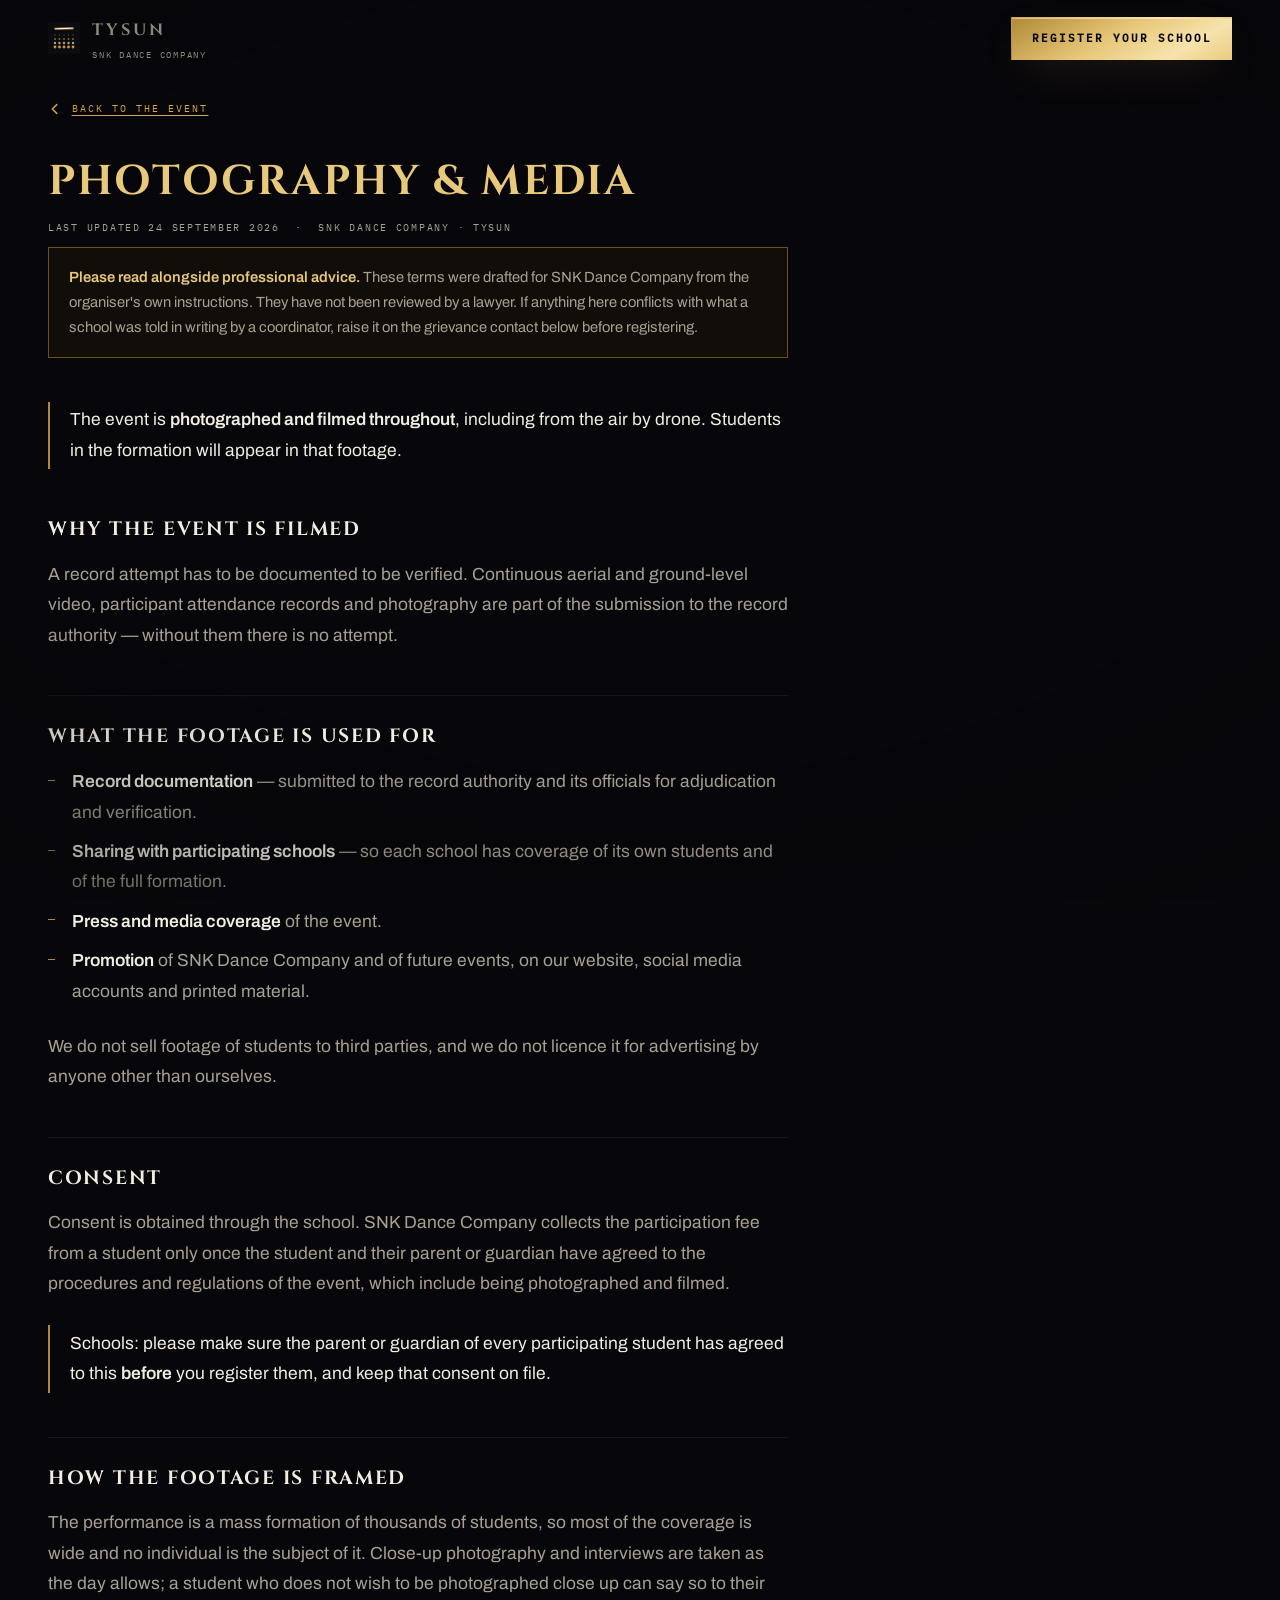
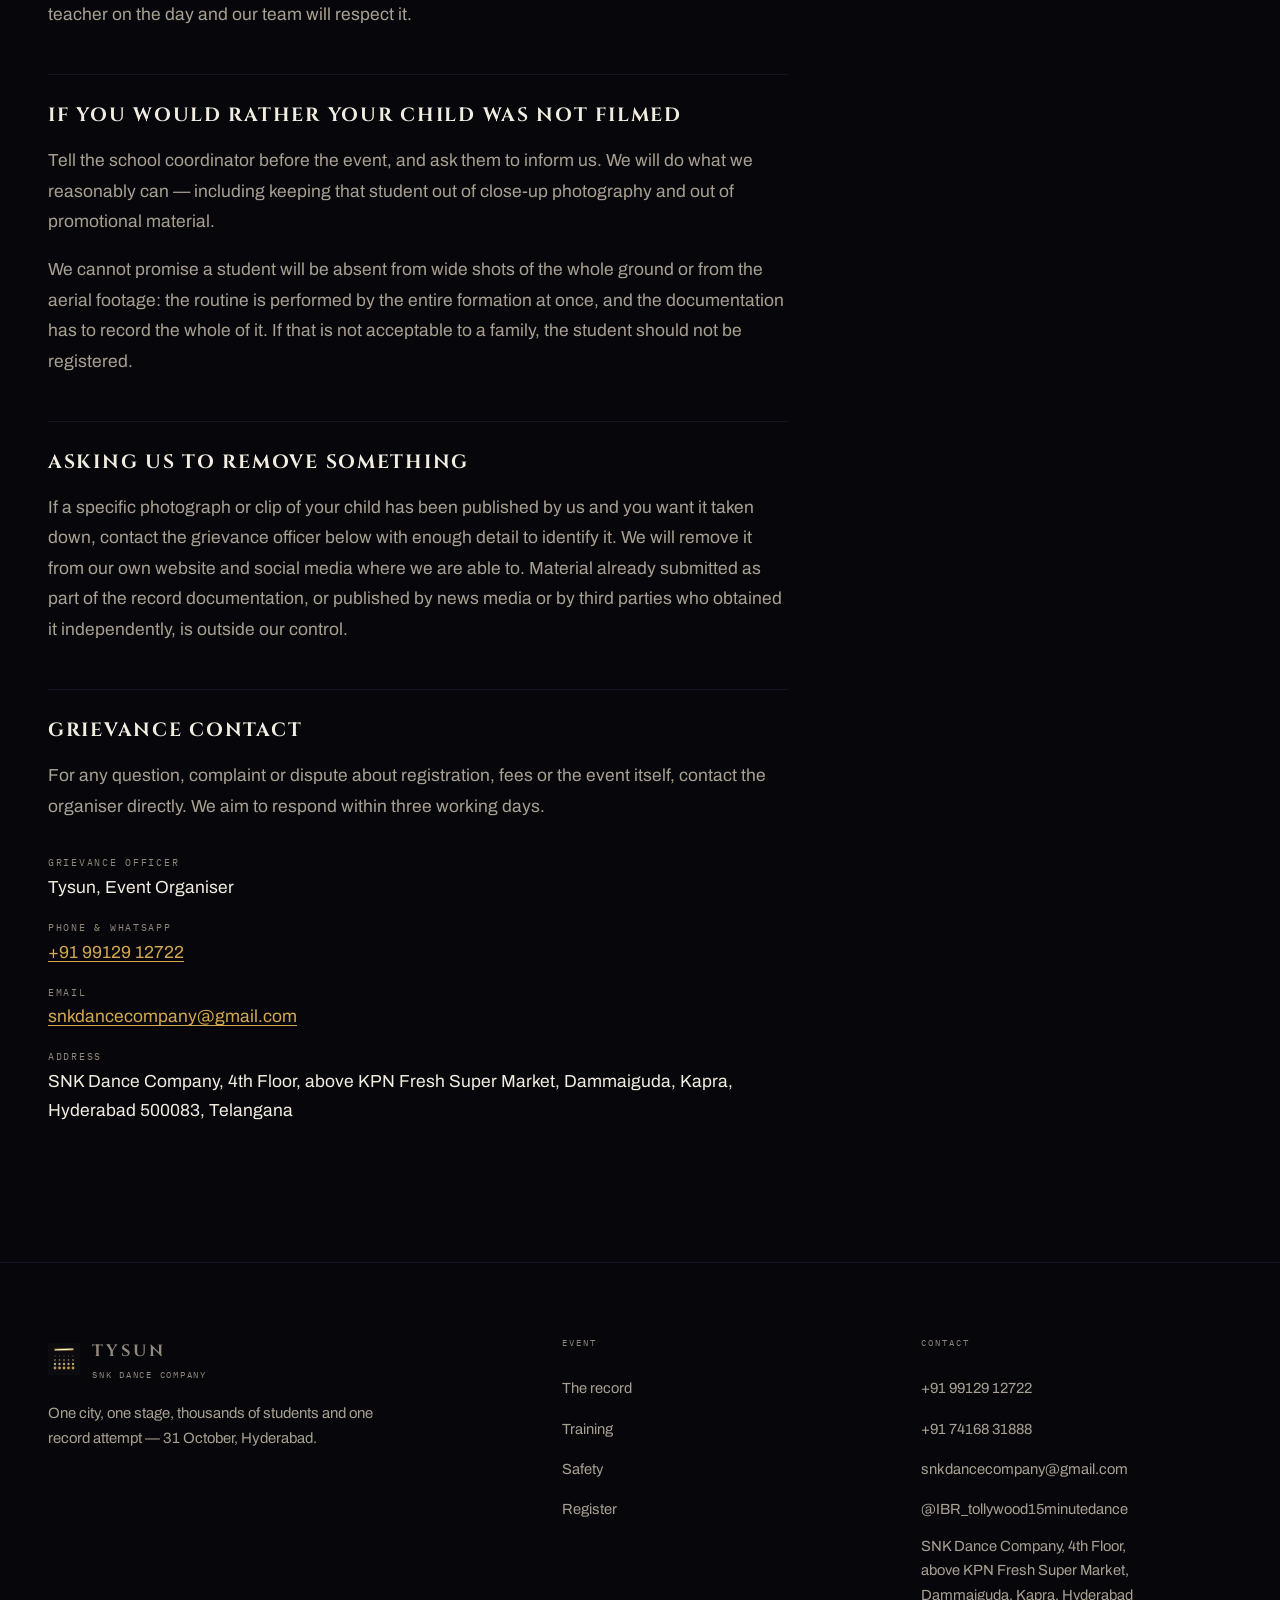
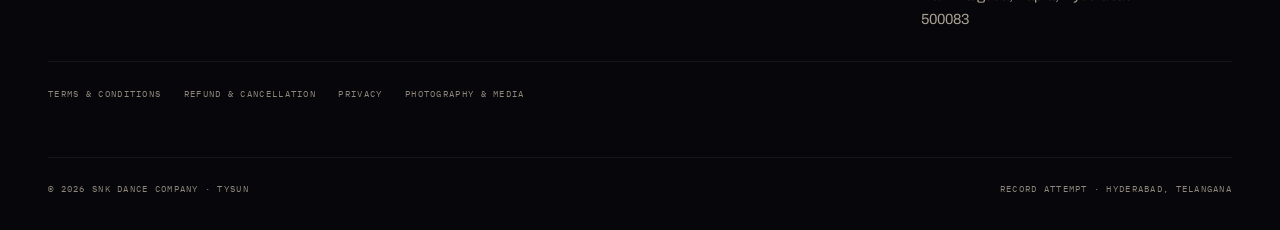
==== media.html @ afdb6aac "Add terms, refund, privacy and media pages The site takes 799 rupees a student from schools and prom" ====
<!doctype html>
<html lang="en-IN">
<head>
<meta charset="utf-8">
<meta name="viewport" content="width=device-width, initial-scale=1">
<title>Photography & Media Notice | TYSUN · SNK Dance Company</title>
<meta name="description" content="How the event is photographed and filmed, what the footage is used for, and how to object.">
<meta name="theme-color" content="#07060A">
<meta name="robots" content="index, follow">
<link rel="canonical" href="https://tysun-hyderabad.pages.dev/media.html">
<link rel="icon" href="assets/images/mark.svg" type="image/svg+xml">
<link rel="preload" href="assets/fonts/cinzel-var.woff2" as="font" type="font/woff2" crossorigin>
<link rel="preload" href="assets/fonts/archivo-var.woff2" as="font" type="font/woff2" crossorigin>
<link rel="stylesheet" href="assets/css/fonts.css">
<link rel="stylesheet" href="assets/css/style.css">
</head>
<body>

<a class="skip" href="#main">Skip to content</a>
<div class="grain" aria-hidden="true"></div>
<div class="vignette" aria-hidden="true"></div>

<header class="hdr">
  <div class="wrap hdr__in">
    <a class="brand" href="index.html" aria-label="TYSUN — home">
      <img src="assets/images/mark.svg" alt="" width="32" height="32">
      <span><b>TYSUN</b><span>SNK Dance Company</span></span>
    </a>
    <a class="btn btn--gold hdr__cta" href="index.html#register">Register your school</a>
  </div>
</header>

<main id="main">
<section class="doc">
  <div class="wrap">
    <div class="doc__in">
      <a class="doc__back" href="index.html">
        <svg width="14" height="14" viewBox="0 0 16 16" fill="none" aria-hidden="true"><path d="M10 3 5 8l5 5" stroke="currentColor" stroke-width="1.8" stroke-linecap="round" stroke-linejoin="round"/></svg>
        Back to the event
      </a>

      <h1>Photography &amp; Media</h1>
      <p class="doc__meta">Last updated 24 September 2026 &nbsp;·&nbsp; SNK Dance Company · TYSUN</p>

      <div class="doc__note">
        <b>Please read alongside professional advice.</b> These terms were drafted for
        SNK Dance Company from the organiser's own instructions. They have not been
        reviewed by a lawyer. If anything here conflicts with what a school was told
        in writing by a coordinator, raise it on the grievance contact below before
        registering.
      </div>

      <div class="doc__key">
        <p>The event is <strong>photographed and filmed throughout</strong>, including
        from the air by drone. Students in the formation will appear in that footage.</p>
      </div>

      <h2>Why the event is filmed</h2>
      <p>A record attempt has to be documented to be verified. Continuous aerial and
      ground-level video, participant attendance records and photography are part of
      the submission to the record authority — without them there is no attempt.</p>

      <h2>What the footage is used for</h2>
      <ul>
        <li><strong>Record documentation</strong> — submitted to the record authority
        and its officials for adjudication and verification.</li>
        <li><strong>Sharing with participating schools</strong> — so each school has
        coverage of its own students and of the full formation.</li>
        <li><strong>Press and media coverage</strong> of the event.</li>
        <li><strong>Promotion</strong> of SNK Dance Company and of future events, on
        our website, social media accounts and printed material.</li>
      </ul>
      <p>We do not sell footage of students to third parties, and we do not licence it
      for advertising by anyone other than ourselves.</p>

      <h2>Consent</h2>
      <p>Consent is obtained through the school. SNK Dance Company collects the
      participation fee from a student only once the student and their parent or
      guardian have agreed to the procedures and regulations of the event, which
      include being photographed and filmed.</p>
      <div class="doc__key">
        <p>Schools: please make sure the parent or guardian of every participating
        student has agreed to this <strong>before</strong> you register them, and keep
        that consent on file.</p>
      </div>

      <h2>How the footage is framed</h2>
      <p>The performance is a mass formation of thousands of students, so most of the
      coverage is wide and no individual is the subject of it. Close-up photography
      and interviews are taken as the day allows; a student who does not wish to be
      photographed close up can say so to their teacher on the day and our team will
      respect it.</p>

      <h2>If you would rather your child was not filmed</h2>
      <p>Tell the school coordinator before the event, and ask them to inform us. We
      will do what we reasonably can — including keeping that student out of close-up
      photography and out of promotional material.</p>
      <p>We cannot promise a student will be absent from wide shots of the whole
      ground or from the aerial footage: the routine is performed by the entire
      formation at once, and the documentation has to record the whole of it. If that
      is not acceptable to a family, the student should not be registered.</p>

      <h2>Asking us to remove something</h2>
      <p>If a specific photograph or clip of your child has been published by us and
      you want it taken down, contact the grievance officer below with enough detail
      to identify it. We will remove it from our own website and social media where we
      are able to. Material already submitted as part of the record documentation, or
      published by news media or by third parties who obtained it independently, is
      outside our control.</p>

      <h2>Grievance contact</h2>
      <p>For any question, complaint or dispute about registration, fees or the event
      itself, contact the organiser directly. We aim to respond within three working
      days.</p>
      <dl>
        <dt>Grievance officer</dt><dd>Tysun, Event Organiser</dd>
        <dt>Phone &amp; WhatsApp</dt><dd><a href="tel:+919912912722">+91 99129 12722</a></dd>
        <dt>Email</dt><dd><a href="mailto:snkdancecompany@gmail.com">snkdancecompany@gmail.com</a></dd>
        <dt>Address</dt><dd>SNK Dance Company, 4th Floor, above KPN Fresh Super Market,
        Dammaiguda, Kapra, Hyderabad 500083, Telangana</dd>
      </dl>

    </div>
  </div>
</section>
</main>

<footer class="ft" id="contact">
  <div class="wrap">
    <div class="ft__t">
      <div>
        <a class="brand" href="index.html" aria-label="TYSUN — home">
          <img src="assets/images/mark.svg" alt="" width="32" height="32">
          <span><b>TYSUN</b><span>SNK Dance Company</span></span>
        </a>
        <p class="ft__l">One city, one stage, thousands of students and one record attempt — 31 October, Hyderabad.</p>
      </div>
      <div><h4>Event</h4><ul>
        <li><a href="index.html#scale">The record</a></li><li><a href="index.html#training">Training</a></li>
        <li><a href="index.html#safety">Safety</a></li><li><a href="index.html#register">Register</a></li></ul></div>
      <div><h4>Contact</h4><ul>
        <li><a href="tel:+919912912722">+91 99129 12722</a></li>
        <li><a href="tel:+917416831888">+91 74168 31888</a></li>
        <li><a href="mailto:snkdancecompany@gmail.com">snkdancecompany@gmail.com</a></li>
        <li><a href="https://instagram.com/IBR_tollywood15minutedance" rel="noopener">@IBR_tollywood15minutedance</a></li>
        <li><span class="ft__addr">SNK Dance Company, 4th Floor, above KPN Fresh Super Market, Dammaiguda, Kapra, Hyderabad 500083</span></li></ul></div>
    </div>
    <div class="ft__legal">
      <a href="terms.html">Terms &amp; Conditions</a>
      <a href="refunds.html">Refund &amp; Cancellation</a>
      <a href="privacy.html">Privacy</a>
      <a href="media.html">Photography &amp; Media</a>
    </div>
    <div class="ft__b">
      <span>© <span id="yr">2026</span> SNK Dance Company · TYSUN</span>
      <span>Record attempt · Hyderabad, Telangana</span>
    </div>
  </div>
</footer>

<script>document.getElementById("yr").textContent = new Date().getFullYear();</script>
</body>
</html>
---- assets/css/fonts.css ----
/* Self-hosted webfonts, Latin subset. No third-party requests at runtime.
   Cinzel, Archivo and IBM Plex Mono are each released under the SIL Open
   Font License 1.1. See assets/fonts/OFL.txt. */

@font-face {
  font-family: 'Cinzel';
  font-style: normal;
  font-weight: 600 900;
  font-display: swap;
  src: url('../fonts/cinzel-var.woff2') format('woff2');
  unicode-range: U+0000-00FF, U+0131, U+0152-0153, U+02BB-02BC, U+02C6, U+02DA, U+02DC, U+0304, U+0308, U+0329, U+2000-206F, U+20AC, U+2122, U+2191, U+2193, U+2212, U+2215, U+FEFF, U+FFFD;
}
@font-face {
  font-family: 'Archivo';
  font-style: normal;
  font-weight: 400 800;
  font-display: swap;
  src: url('../fonts/archivo-var.woff2') format('woff2');
  unicode-range: U+0000-00FF, U+0131, U+0152-0153, U+02BB-02BC, U+02C6, U+02DA, U+02DC, U+0304, U+0308, U+0329, U+2000-206F, U+20AC, U+2122, U+2191, U+2193, U+2212, U+2215, U+FEFF, U+FFFD;
}
@font-face {
  font-family: 'IBM Plex Mono';
  font-style: normal;
  font-weight: 400;
  font-display: swap;
  src: url('../fonts/plex-mono-400.woff2') format('woff2');
  unicode-range: U+0000-00FF, U+0131, U+0152-0153, U+02BB-02BC, U+02C6, U+02DA, U+02DC, U+0304, U+0308, U+0329, U+2000-206F, U+20AC, U+2122, U+2191, U+2193, U+2212, U+2215, U+FEFF, U+FFFD;
}
@font-face {
  font-family: 'IBM Plex Mono';
  font-style: normal;
  font-weight: 500;
  font-display: swap;
  src: url('../fonts/plex-mono-500.woff2') format('woff2');
  unicode-range: U+0000-00FF, U+0131, U+0152-0153, U+02BB-02BC, U+02C6, U+02DA, U+02DC, U+0304, U+0308, U+0329, U+2000-206F, U+20AC, U+2122, U+2191, U+2193, U+2212, U+2215, U+FEFF, U+FFFD;
}
---- assets/css/style.css ----
/* ==========================================================================
   ONE CITY. ONE STAGE. THOUSANDS OF STUDENTS. ONE DREAM. ONE RECORD.
   --------------------------------------------------------------------------
   Art direction: a film, not a web page. The ground is near-black, light is
   the only material, and gold is the light. Gold is never a flat swatch — it
   is an eight-stop ramp with a specular top, because that is the difference
   between metal and yellow.
   ========================================================================== */

:root {
  /* Ground — near-black carries a faint violet bias. Pure #000 flattens the
     grain and kills every shadow layered on top of it. */
  --void:  #07060A;
  --pit:   #0C0B10;
  --slab:  #131118;
  --edge:  #221E2B;
  --edge-2:#171522;

  /* The metal ramp */
  --g1: #3A2A0D;
  --g2: #6B4F18;
  --g3: #8A6620;
  --g4: #B08A36;
  --g5: #D4A94F;
  --g6: #E8C87A;
  --g7: #F6E3AC;
  --g8: #FFF9E4;   /* specular */
  --gold: var(--g5);

  /* Warm whites */
  --bone:   #F2EDE1;
  --bone-2: #A8A092;
  --bone-3: #8E877B;

  /* The one semantic colour, used only for live/record state */
  --live: #C4392A;

  /* Metal surfaces, reused so every gold edge is lit from the same angle */
  --metal: linear-gradient(160deg,
    var(--g2) 0%, var(--g4) 14%, var(--g6) 30%, var(--g8) 42%,
    var(--g6) 52%, var(--g4) 66%, var(--g2) 82%, var(--g3) 100%);
  --metal-text: linear-gradient(96deg,
    var(--g4) 0%, var(--g6) 16%, var(--g8) 32%, var(--g6) 48%,
    var(--g7) 64%, var(--g5) 82%, var(--g6) 100%);
  --metal-btn: linear-gradient(150deg,
    var(--g4) 0%, var(--g6) 28%, var(--g7) 46%, var(--g6) 62%, var(--g4) 100%);
  --metal-rule: linear-gradient(90deg,
    transparent 0%, var(--g3) 12%, var(--g6) 38%, var(--g8) 50%,
    var(--g6) 62%, var(--g3) 88%, transparent 100%);

  /* Type */
  --display: 'Cinzel', 'Trajan Pro', 'Times New Roman', serif;
  --sans:    'Archivo', ui-sans-serif, system-ui, -apple-system, 'Segoe UI', sans-serif;
  --mono:    'IBM Plex Mono', ui-monospace, SFMono-Regular, Menlo, monospace;

  --gut:  clamp(1.25rem, 4vw, 3rem);
  --band: clamp(5rem, 12vw, 10.5rem);
  --maxw: 1280px;

  --ease: cubic-bezier(.22, 1, .36, 1);
}

/* ========================================================================== */
/* Reset                                                                       */
/* ========================================================================== */

*, *::before, *::after { box-sizing: border-box; }

html { scroll-behavior: smooth; scroll-padding-top: 84px; -webkit-text-size-adjust: 100%; }

body {
  margin: 0;
  background: var(--void);
  color: var(--bone);
  font-family: var(--sans);
  font-size: clamp(1rem, .95rem + .22vw, 1.09rem);
  line-height: 1.68;
  overflow-x: hidden;
  -webkit-font-smoothing: antialiased;
}

img, svg, canvas { display: block; max-width: 100%; }
img { height: auto; }
[hidden] { display: none !important; }
h1, h2, h3, h4 { margin: 0; font-weight: 400; }
p { margin: 0 0 1em; }
ul, ol { margin: 0; padding: 0; list-style: none; }
a { color: inherit; }
button { font: inherit; color: inherit; cursor: pointer; }

:focus-visible { outline: 2px solid var(--g6); outline-offset: 3px; }
::selection { background: var(--g5); color: var(--void); }

.skip {
  position: absolute; left: 12px; top: -100px; z-index: 999;
  background: var(--g6); color: var(--void); padding: .7rem 1.1rem;
  font-weight: 700; text-decoration: none; transition: top .2s var(--ease);
}
.skip:focus { top: 12px; }

.sr {
  position: absolute; width: 1px; height: 1px; padding: 0; margin: -1px;
  overflow: hidden; clip: rect(0 0 0 0); white-space: nowrap; border: 0;
}

/* ========================================================================== */
/* Film grain + vignette — the whole page sits under one piece of stock        */
/* ========================================================================== */

.grain, .vignette { position: fixed; inset: 0; pointer-events: none; z-index: 90; }

.grain {
  background-image: var(--grain-src);
  background-size: 180px 180px;
  opacity: .045;
  mix-blend-mode: overlay;
  animation: grain 1.1s steps(1) infinite;
}
@keyframes grain {
  0%   { transform: translate(0, 0); }
  25%  { transform: translate(-3%, 2%); }
  50%  { transform: translate(2%, -3%); }
  75%  { transform: translate(-2%, -2%); }
  100% { transform: translate(3%, 1%); }
}

.vignette {
  z-index: 89;
  background: radial-gradient(125% 105% at 50% 42%, transparent 42%, rgba(7,6,10,.55) 78%, rgba(7,6,10,.92) 100%);
}

/* ========================================================================== */
/* Type primitives                                                             */
/* ========================================================================== */

.wrap { width: 100%; max-width: var(--maxw); margin-inline: auto; padding-inline: var(--gut); min-width: 0; }
.band { padding-block: var(--band); position: relative; }

/* Cinzel is a Roman capital face: it only works set in caps with air. */
.t1, .t2, .t3 {
  font-family: var(--display);
  font-weight: 700;
  text-transform: uppercase;
  line-height: 1.06;
  letter-spacing: .06em;
  text-wrap: balance;
}
.t1 { font-size: clamp(1.42rem, 5.2vw, 3.35rem); letter-spacing: .04em; line-height: 1.12; }
.t2 { font-size: clamp(1.4rem, 4.4vw, 3.1rem); }
.t3 { font-size: clamp(1.15rem, 1.9vw, 1.5rem); letter-spacing: .09em; }

/* Metal fill. The specular band sits at 42% and is swept by .sheen. */
.metal {
  background: var(--metal-text);
  background-size: 150% 100%;
  background-position: 28% 0;
  -webkit-background-clip: text;
  background-clip: text;
  color: transparent;
}
.sheen { animation: sheen 7s var(--ease) infinite; }
@keyframes sheen {
  0%, 62%  { background-position: 94% 0; }
  100%     { background-position: -6% 0; }
}

.kicker {
  font-family: var(--mono); font-weight: 500;
  font-size: .68rem; letter-spacing: .3em; text-transform: uppercase;
  color: var(--g5);
  display: flex; align-items: center; gap: .85rem;
  margin: 0 0 1.3rem;
}
.kicker::before { content: ""; width: 34px; height: 1px; background: var(--metal-rule); flex: none; }

.lede strong { color: var(--bone); font-weight: 600; }
.lede {
  font-size: clamp(1.05rem, .98rem + .42vw, 1.28rem);
  line-height: 1.72; color: var(--bone-2); max-width: 60ch;
}

.rule { height: 1px; background: var(--metal-rule); border: 0; margin: 0; }

.head { max-width: 68ch; margin-bottom: clamp(2.75rem, 5.5vw, 4.5rem); }

/* ========================================================================== */
/* Buttons — square-cut, no pill radii                                         */
/* ========================================================================== */

.btn {
  display: inline-flex; align-items: center; justify-content: center; gap: .7rem;
  padding: 1.05rem 2rem;
  font-family: var(--mono); font-weight: 500;
  font-size: .74rem; letter-spacing: .19em; text-transform: uppercase;
  text-decoration: none; border: 1px solid transparent; border-radius: 0;
  position: relative; overflow: hidden;
  transition: color .3s var(--ease), border-color .3s var(--ease), transform .3s var(--ease);
}
.btn svg { flex: none; }

.btn--gold { color: var(--void); background: var(--metal-btn); background-size: 190% 100%; font-weight: 600;
  box-shadow: 0 1px 0 rgba(255,249,228,.22) inset, 0 14px 40px -18px rgba(212,169,79,.55); }
.btn--gold:hover { background-position: 100% 0; transform: translateY(-2px); }

.btn--wire { color: var(--bone); border-color: var(--edge); }
.btn--wire::after {
  content: ""; position: absolute; inset: -1px; border: 1px solid transparent;
  background: var(--metal) border-box;
  -webkit-mask: linear-gradient(#000 0 0) padding-box, linear-gradient(#000 0 0);
  -webkit-mask-composite: xor; mask-composite: exclude;
  opacity: 0; transition: opacity .3s var(--ease);
}
.btn--wire:hover { color: var(--g7); transform: translateY(-2px); }
.btn--wire:hover::after { opacity: 1; }

/* ========================================================================== */
/* Header                                                                      */
/* ========================================================================== */

.hdr { position: fixed; inset: 0 0 auto 0; z-index: 100; transition: background-color .4s var(--ease), box-shadow .4s var(--ease); }
.hdr.stuck { background: rgba(7,6,10,.88); backdrop-filter: blur(16px); box-shadow: 0 1px 0 var(--edge-2); }
.hdr__in { display: flex; align-items: center; gap: 1.5rem; padding-block: .9rem; }

.brand { display: flex; align-items: center; gap: .75rem; text-decoration: none; margin-right: auto; }
.brand img { width: 32px; height: 32px; flex: none; }
.brand b { font-family: var(--display); font-weight: 700; font-size: 1.02rem; letter-spacing: .2em; }
.brand span { display: block; font-family: var(--mono); font-size: .55rem; letter-spacing: .2em; color: var(--bone-3); text-transform: uppercase; margin-top: 3px; }

.nav { display: flex; align-items: center; gap: 1.75rem; }
.nav a {
  text-decoration: none; font-family: var(--mono); font-size: .68rem;
  letter-spacing: .16em; text-transform: uppercase; color: var(--bone-2);
  padding-block: .35rem; position: relative; white-space: nowrap;
  transition: color .25s var(--ease);
}
.nav a::after {
  content: ""; position: absolute; left: 0; bottom: 0; width: 100%; height: 1px;
  background: var(--metal-rule); transform: scaleX(0); transition: transform .35s var(--ease);
}
.nav a:hover { color: var(--g6); }
.nav a:hover::after { transform: scaleX(1); }
.nav > .btn { display: none; }
.hdr .btn { padding: .7rem 1.2rem; font-size: .66rem; }

.burger { display: none; background: none; border: 0; width: 44px; height: 44px; align-items: center; justify-content: center; }
.burger i { display: block; width: 20px; height: 1px; background: var(--bone); position: relative; transition: background .2s; }
.burger i::before, .burger i::after { content: ""; position: absolute; left: 0; width: 20px; height: 1px; background: var(--bone); transition: transform .3s var(--ease); }
.burger i::before { top: -6px; } .burger i::after { top: 6px; }
.burger[aria-expanded="true"] i { background: transparent; }
.burger[aria-expanded="true"] i::before { transform: translateY(6px) rotate(45deg); }
.burger[aria-expanded="true"] i::after { transform: translateY(-6px) rotate(-45deg); }

@media (max-width: 1040px) {
  .burger { display: flex; }
  .hdr__cta { display: none; }
  .nav {
    position: fixed; inset: 62px 0 auto 0; flex-direction: column; align-items: stretch; gap: 0;
    background: var(--pit); border-block: 1px solid var(--edge-2);
    padding: .5rem var(--gut) 1.5rem;
    transform: translateY(-125%); transition: transform .45s var(--ease);
    max-height: calc(100dvh - 62px); overflow-y: auto;
  }
  .nav.open { transform: none; }
  .nav a { padding-block: 1rem; font-size: .8rem; border-bottom: 1px solid var(--edge-2); }
  .nav a::after { display: none; }
  .nav > .btn { display: inline-flex; margin-top: 1.25rem; }
}

/* ========================================================================== */
/* 1 · Hero — a title card, letterboxed                                        */
/* ========================================================================== */

.hero {
  /* Capped inside min-height: a max-height cannot shrink a larger
     min-height, and when this page is embedded in a full-height iframe the
     viewport can report the entire document, making 100svh enormous. */
  position: relative; min-height: min(100svh, 1000px);
  display: grid; align-content: center; grid-template-columns: minmax(0, 1fr);
  padding-block: 7rem 5rem;
  overflow: hidden; isolation: isolate;
}
.hero__stage { position: absolute; inset: 0; z-index: -2; }
.hero__stage canvas { width: 100%; height: 100%; }

/* Cinemascope bars — the page opens inside a frame */
.bar { position: absolute; left: 0; right: 0; height: clamp(26px, 5vh, 58px); background: var(--void); z-index: 3; pointer-events: none; }
.bar--t { top: 0; box-shadow: 0 1px 0 rgba(240,214,140,.22); }
.bar--b { bottom: 0; box-shadow: 0 -1px 0 rgba(240,214,140,.22); }

.hero::after {
  content: ""; position: absolute; inset: 0; z-index: -1; pointer-events: none;
  background: linear-gradient(to bottom, rgba(7,6,10,.55) 0%, rgba(7,6,10,.10) 18%, transparent 40%, transparent 72%, rgba(7,6,10,.72) 99%);
}

.slate {
  display: inline-flex; align-items: center; gap: .7rem;
  font-family: var(--mono); font-size: .62rem; letter-spacing: .26em; text-transform: uppercase;
  color: var(--bone-2); border: 1px solid var(--edge);
  padding: .5rem 1rem; margin-bottom: 1.8rem;
}
.slate b { color: var(--g6); font-weight: 500; }
.rec { width: 7px; height: 7px; border-radius: 50%; background: var(--live); flex: none; animation: rec 2.6s ease-out infinite; }
@keyframes rec { 0%,100% { opacity: 1; } 50% { opacity: .25; } }

.hero h1 { margin: 0 0 1.35rem; max-width: 26ch; }
.hero h1 .l { display: block; overflow: hidden; }
.hero h1 .l > span { display: block; }

.hero__sub { max-width: 52ch; margin-bottom: 1.9rem; font-size: clamp(1rem, .95rem + .3vw, 1.14rem); }
.hero__cta { display: flex; flex-wrap: wrap; gap: .85rem; margin-bottom: 2.6rem; }

/* The four facts the hero has to land */
.vitals {
  display: grid; grid-template-columns: repeat(auto-fit, minmax(148px, 1fr));
  border-top: 1px solid var(--edge-2); max-width: 940px;
}
.vital { padding: 1.15rem 1.4rem 1.15rem 0; border-right: 1px solid var(--edge-2); }
.vital:last-child { border-right: 0; }
@media (max-width: 620px) { .vital { border-right: 0; border-bottom: 1px solid var(--edge-2); padding-block: .9rem; } .vital:last-child { border-bottom: 0; } }
.vital dt { font-family: var(--mono); font-size: .58rem; letter-spacing: .22em; text-transform: uppercase; color: var(--bone-3); margin-bottom: .5rem; }
.vital dd { margin: 0; font-family: var(--display); font-weight: 700; font-size: 1.28rem; letter-spacing: .05em; text-transform: uppercase; color: var(--bone); }

.cue { position: absolute; left: 50%; bottom: clamp(58px, 9vh, 104px); transform: translateX(-50%); z-index: 4;
  font-family: var(--mono); font-size: .56rem; letter-spacing: .26em; text-transform: uppercase; color: var(--bone-3);
  display: grid; justify-items: center; gap: .6rem; }
.cue i { width: 1px; height: 40px; background: linear-gradient(var(--g5), transparent); animation: cue 2.4s var(--ease) infinite; transform-origin: top; }
@keyframes cue { 0%,100% { transform: scaleY(.3); opacity: .35; } 50% { transform: scaleY(1); opacity: 1; } }
@media (max-width: 760px) { .cue { display: none; } }

/* ========================================================================== */
/* 2 · Scale — pinned canvas, the crowd multiplies as you scroll               */
/* ========================================================================== */

/* A faint spill of the same stage light as the hero, so the approach to
   the pinned frame reads as walking into a dark room rather than as an
   empty gap while the readout is still fading up. */
.scale { position: relative;
  background:
    radial-gradient(130% 44% at 50% 0%, rgba(212,169,79,.055), transparent 62%),
    radial-gradient(90% 30% at 50% 100%, rgba(212,169,79,.03), transparent 70%); }
.scale__pin { height: min(100svh, 1000px); will-change: opacity; display: grid; grid-template-columns: minmax(0, 1fr); align-content: start; justify-items: center; position: relative; overflow: hidden; padding-top: clamp(6rem, 17vh, 11rem); }
.scale__canvas { position: absolute; inset: 0; width: 100%; height: 100%; }
.scale__read { position: relative; z-index: 2; text-align: center; pointer-events: none; }
.scale__n {
  background: var(--metal-text); background-size: 120% 100%; background-position: 26% 0;
  -webkit-background-clip: text; background-clip: text; color: transparent;
  font-family: var(--sans); font-weight: 800;
  font-size: clamp(3.6rem, 15vw, 11rem); line-height: .9;
  letter-spacing: -.03em; font-variant-numeric: tabular-nums;
  /* p inherits margin-bottom: 1em — at this size that is a 176px hole. */
  margin: 0;
}
.scale__l { font-family: var(--mono); font-size: .7rem; letter-spacing: .3em; text-transform: uppercase; color: var(--bone-2); margin-top: 1rem; }
.scale__c { font-family: var(--mono); font-size: .64rem; letter-spacing: .2em; color: var(--bone-3); margin-top: .5rem; min-height: 1.4em; }

/* ========================================================================== */
/* 3 · Why it matters                                                          */
/* ========================================================================== */

.why__grid { display: grid; grid-template-columns: repeat(auto-fit, minmax(258px, 1fr)); gap: 1px; background: var(--edge-2); border-block: 1px solid var(--edge-2); }
.why__c { background: var(--void); padding: clamp(1.75rem, 3vw, 2.5rem) clamp(1.4rem, 2.4vw, 2rem); }
.why__n { font-family: var(--mono); font-size: .62rem; letter-spacing: .22em; color: var(--g4); }
.why__c h3 { font-family: var(--display); font-weight: 700; font-size: 1.22rem; letter-spacing: .07em; text-transform: uppercase; margin: 1.1rem 0 .85rem; }
.why__c p { color: var(--bone-2); font-size: .96rem; margin: 0; }

/* ========================================================================== */
/* 4 · Four stages                                                             */
/* ========================================================================== */

.stages { display: grid; grid-template-columns: repeat(auto-fit, minmax(230px, 1fr)); gap: clamp(1.5rem, 3vw, 2.5rem); }
.stg { position: relative; padding-top: 2.1rem; }
.stg::before { content: ""; position: absolute; top: 0; left: 0; right: 0; height: 1px; background: var(--edge); }
.stg__bar { position: absolute; top: 0; left: 0; height: 1px; width: 0; background: var(--metal-rule); }
.stg__k { font-family: var(--mono); font-size: .6rem; letter-spacing: .24em; color: var(--bone-3); }
.stg h3 { font-family: var(--display); font-weight: 700; font-size: clamp(1.35rem, 2.3vw, 1.85rem); letter-spacing: .08em; text-transform: uppercase; margin: .9rem 0 .8rem; }
.stg p { color: var(--bone-2); font-size: .94rem; margin: 0; }

/* ========================================================================== */
/* 5 · Timeline                                                                */
/* ========================================================================== */

.tl { position: relative; max-width: 900px; }
.tl__spine { position: absolute; left: 0; top: 0; bottom: 0; width: 1px; background: var(--edge); }
.tl__fill { position: absolute; left: 0; top: 0; width: 1px; height: 0; background: linear-gradient(var(--g6), var(--g3)); }
@media (min-width: 820px) { .tl__spine, .tl__fill { left: 148px; } }

.ev { position: relative; padding-left: 1.9rem; padding-block: 1.3rem; }
@media (min-width: 820px) { .ev { padding-left: 188px; } }
.ev__t { font-family: var(--mono); font-size: .7rem; font-weight: 500; letter-spacing: .1em; color: var(--g5); margin-bottom: .4rem; white-space: nowrap; }
@media (min-width: 820px) { .ev__t { position: absolute; left: 0; top: 1.55rem; width: 128px; text-align: right; margin: 0; } }
.ev::after {
  content: ""; position: absolute; left: -3px; top: 1.75rem; width: 7px; height: 7px;
  background: var(--void); border: 1px solid var(--bone-3); transform: rotate(45deg);
  transition: border-color .4s var(--ease), background-color .4s var(--ease);
}
@media (min-width: 820px) { .ev::after { left: 145px; } }
.ev.lit::after { border-color: var(--g6); background: var(--g6); }
.ev h3 { font-family: var(--display); font-weight: 700; font-size: 1.18rem; letter-spacing: .07em; text-transform: uppercase; margin-bottom: .55rem; }
.ev__d { color: var(--bone-2); font-size: .95rem; margin: 0; max-width: 62ch; }
.ev--peak { background: linear-gradient(90deg, rgba(212,169,79,.07), transparent 62%); }
.ev--peak h3 .metal { display: inline-block; }

/* ========================================================================== */
/* Registration — three numbered steps                                        */
/* ========================================================================== */

.flow { display: grid; gap: 0; counter-reset: flow; }
.flow__s {
  display: grid; grid-template-columns: 3.4rem minmax(0, 1fr);
  gap: clamp(1rem, 2.5vw, 1.75rem);
  padding-block: clamp(1.5rem, 3vw, 2.25rem);
  border-top: 1px solid var(--edge);
}
.flow__s:last-child { border-bottom: 1px solid var(--edge); }
@media (max-width: 560px) { .flow__s { grid-template-columns: 2.6rem minmax(0, 1fr); gap: 1rem; } }

.flow__n {
  width: 2.6rem; height: 2.6rem; display: grid; place-items: center;
  border: 1px solid var(--copper-dp, var(--g3)); color: var(--g6);
  font-family: var(--display); font-weight: 700; font-size: 1.1rem;
  letter-spacing: .05em; border-radius: 50%;
}
@media (max-width: 560px) { .flow__n { width: 2.2rem; height: 2.2rem; font-size: .95rem; } }

.flow__b h3 {
  font-family: var(--display); font-weight: 700;
  font-size: clamp(1.15rem, 2vw, 1.45rem); letter-spacing: 0.05em;
  text-transform: uppercase; color: var(--bone); margin-bottom: .55rem;
}
.flow__b > p { color: var(--patina, var(--bone-2)); font-size: .97rem; margin: 0 0 1.15rem; max-width: 52ch; }
.flow__b .btn { padding: .92rem 1.6rem; }

.flow__num { color: var(--g6); font-weight: 600; text-decoration: none; white-space: nowrap;
  border-bottom: 1px solid rgba(232,200,122,.4); }
.flow__num:hover { border-bottom-color: var(--g6); }

.flow__note {
  margin: 1rem 0 0; font-size: .9rem; color: var(--bone-2);
  border-left: 2px solid var(--g3); padding-left: .9rem; max-width: 48ch;
}

/* ========================================================================== */
/* 7 · Safety                                                                  */
/* ========================================================================== */

.safe__grid { display: grid; grid-template-columns: repeat(auto-fit, minmax(345px, 1fr)); gap: 1px; background: var(--edge-2); border: 1px solid var(--edge-2); }
.safe { background: var(--pit); padding: clamp(1.6rem, 2.8vw, 2.1rem); transition: background-color .35s var(--ease); }
.safe:hover { background: var(--slab); }
.safe__i { width: 34px; height: 34px; color: var(--g5); margin-bottom: 1.1rem; }
.safe__i svg { width: 100%; height: 100%; }
.safe h3 { font-family: var(--display); font-weight: 700; font-size: 1.06rem; letter-spacing: .08em; text-transform: uppercase; margin-bottom: .65rem; }
.safe p { color: var(--bone-2); font-size: .93rem; margin: 0; }

.oath { margin-top: clamp(2rem, 4vw, 3rem); border: 1px solid var(--g3); padding: clamp(1.6rem, 3vw, 2.4rem); display: grid; grid-template-columns: auto 1fr; gap: 1.6rem; align-items: center; background: linear-gradient(120deg, rgba(212,169,79,.07), transparent 60%); }
@media (max-width: 640px) { .oath { grid-template-columns: 1fr; } }
.oath__n { font-family: var(--display); font-weight: 900; font-size: clamp(2.6rem, 7vw, 4rem); line-height: 1; }
.oath p { margin: 0; color: var(--bone-2); }
.oath strong { color: var(--bone); font-weight: 600; }

/* ========================================================================== */
/* 8 · Participation kit                                                       */
/* ========================================================================== */

.kit { display: grid; grid-template-columns: repeat(auto-fit, minmax(340px, 1fr)); gap: 1px; background: var(--edge-2); border: 1px solid var(--edge-2); }
.kit__i { background: var(--void); padding: clamp(1.5rem, 2.6vw, 2rem) 1.3rem; text-align: left; }
.kit__i svg { width: 30px; height: 30px; color: var(--g5); margin-bottom: 1rem; }
.kit__i b { display: block; font-family: var(--display); font-weight: 700; font-size: .92rem; letter-spacing: .09em; text-transform: uppercase; margin-bottom: .45rem; }
.kit__i span { display: block; font-size: .86rem; color: var(--bone-2); line-height: 1.55; }

/* ========================================================================== */
/* 9 · Guests                                                                  */
/* ========================================================================== */

.guests { display: grid; grid-template-columns: repeat(auto-fit, minmax(262px, 1fr)); gap: clamp(1.25rem, 2.5vw, 2rem); }
.guest { border: 1px solid var(--edge); background: var(--pit); transition: border-color .4s var(--ease), transform .4s var(--ease); }
.guest:hover { border-color: var(--g3); transform: translateY(-4px); }
/* Guest photos are cropped to 4:3. Real head-and-shoulders portraits are
   usually framed with the face above centre, so bias the crop upwards —
   centring it cuts foreheads off. No effect on the 4:3 placeholders. */
.guest img { width: 100%; aspect-ratio: 4/3; object-fit: cover; object-position: 50% 30%; }
.guest__b { padding: 1.3rem 1.35rem 1.5rem; }
.guest__r { font-family: var(--mono); font-size: .57rem; letter-spacing: .2em; text-transform: uppercase; color: var(--g5); margin: 0; }
.guest h3 { font-family: var(--display); font-weight: 700; font-size: 1.14rem; letter-spacing: .08em; text-transform: uppercase; margin: .65rem 0 .5rem; }
.guest__d { font-size: .9rem; color: var(--bone-2); margin: 0; }
.tbc { display: inline-block; margin-top: .95rem; font-family: var(--mono); font-size: .53rem; letter-spacing: .15em; text-transform: uppercase; color: var(--bone-3); border: 1px solid var(--edge); padding: .28rem .6rem; }

/* ========================================================================== */
/* 10 · Event details                                                          */
/* ========================================================================== */

.details { display: grid; grid-template-columns: repeat(auto-fit, minmax(330px, 1fr)); gap: 1px; background: var(--edge-2); border: 1px solid var(--edge-2); }
.detail { background: var(--pit); padding: clamp(1.6rem, 2.8vw, 2.2rem) 1.5rem; }
.detail dt { font-family: var(--mono); font-size: .58rem; letter-spacing: .22em; text-transform: uppercase; color: var(--bone-3); margin-bottom: .85rem; }
.detail dd { margin: 0; font-family: var(--display); font-weight: 700; font-size: 1.16rem; letter-spacing: .06em; text-transform: uppercase; line-height: 1.35; }
.detail dd small { display: block; margin-top: .55rem; font-family: var(--sans); font-weight: 400; font-size: .88rem; letter-spacing: 0; text-transform: none; color: var(--bone-2); line-height: 1.6; }

/* Organiser contact block, under the details grid. Same slab as .detail so the
   two read as one table, but laid out as label-over-value because addresses
   and handles wrap badly in a two-column definition row. */
.contact { margin-top: 1px; background: var(--pit); border: 1px solid var(--edge-2); border-top: 0;
  padding: clamp(1.6rem, 2.8vw, 2.2rem) 1.5rem; }
.contact__k { font-family: var(--mono); font-size: .58rem; letter-spacing: .22em; text-transform: uppercase;
  color: var(--g5); margin: 0 0 1.4rem; }
.contact__g { display: grid; grid-template-columns: repeat(auto-fit, minmax(230px, 1fr));
  gap: clamp(1.3rem, 2.6vw, 2.2rem); }
.contact__i span { display: block; font-family: var(--mono); font-size: .55rem; letter-spacing: .2em;
  text-transform: uppercase; color: var(--bone-3); margin-bottom: .5rem; }
.contact__i p { margin: 0; font-size: .95rem; line-height: 1.65; color: var(--bone); }
.contact__i a { display: block; color: var(--bone); text-decoration: none; padding-block: .18rem;
  overflow-wrap: break-word; transition: color .25s var(--ease); }
.contact__i a:hover, .contact__i a:focus-visible { color: var(--g6); }

/* The office address is the longest line in the footer; let it breathe rather
   than fight the 150px column the nav lists sit in. */
.ft__addr { display: block; line-height: 1.65; max-width: 30ch; }

/* ========================================================================== */
/* 11 · FAQ                                                                    */
/* ========================================================================== */

.qa { max-width: 880px; border-top: 1px solid var(--edge-2); }
.qa details { border-bottom: 1px solid var(--edge-2); }
.qa summary { list-style: none; cursor: pointer; padding: 1.35rem 3rem 1.35rem 0; position: relative;
  font-family: var(--display); font-weight: 700; font-size: clamp(.95rem, 1.5vw, 1.08rem); letter-spacing: .08em; text-transform: uppercase;
  transition: color .25s var(--ease); }
.qa summary::-webkit-details-marker { display: none; }
.qa summary:hover { color: var(--g6); }
.qa summary::after { content: ""; position: absolute; right: .4rem; top: 50%; width: 11px; height: 11px; margin-top: -5px;
  background: var(--g5);
  clip-path: polygon(45% 0,55% 0,55% 45%,100% 45%,100% 55%,55% 55%,55% 100%,45% 100%,45% 55%,0 55%,0 45%,45% 45%);
  transition: transform .35s var(--ease); }
.qa details[open] summary::after { transform: rotate(135deg); }
.qa .a { padding: 0 2.5rem 1.5rem 0; color: var(--bone-2); font-size: .95rem; }
.qa .a p:last-child { margin-bottom: 0; }

/* ========================================================================== */
/* 12 · Registration                                                           */
/* ========================================================================== */

.reg { position: relative; overflow: hidden; border-top: 1px solid var(--edge-2); }
.reg::before { content: ""; position: absolute; inset: -40% -10% auto -10%; height: 80%; background: radial-gradient(50% 58% at 50% 0%, rgba(212,169,79,.16), transparent 72%); pointer-events: none; }
.reg__in { position: relative; display: grid; grid-template-columns: minmax(0,1fr) minmax(0,400px); gap: clamp(2rem, 4vw, 3.5rem); align-items: start; }
@media (max-width: 980px) { .reg__in { grid-template-columns: 1fr; } }

.form { display: grid; gap: 1rem; }
.f { display: grid; gap: .45rem; }
.f label { font-family: var(--mono); font-size: .58rem; letter-spacing: .18em; text-transform: uppercase; color: var(--bone-2); }
.f input, .f select, .f textarea {
  font: inherit; font-size: .96rem; color: var(--bone); width: 100%;
  background: var(--pit); border: 1px solid var(--edge); border-radius: 0; padding: .85rem .95rem;
  transition: border-color .25s var(--ease), background-color .25s var(--ease);
}
.f input::placeholder, .f textarea::placeholder { color: var(--bone-3); }
.f input:focus, .f select:focus, .f textarea:focus { border-color: var(--g4); background: var(--slab); }
.f textarea { resize: vertical; min-height: 84px; }
.f select { appearance: none; padding-right: 2.4rem;
  background-image: url("data:image/svg+xml,%3Csvg xmlns='http://www.w3.org/2000/svg' width='12' height='8' fill='none'%3E%3Cpath d='M1 1.5 6 6.5l5-5' stroke='%238E877B' stroke-width='1.6' stroke-linecap='round'/%3E%3C/svg%3E");
  background-repeat: no-repeat; background-position: right 1rem center; }
.r2 { display: grid; grid-template-columns: 1fr 1fr; gap: 1rem; }
@media (max-width: 540px) { .r2 { grid-template-columns: 1fr; } }
.fnote { font-size: .82rem; color: var(--bone-3); margin: 0; }

.pack { border: 1px solid var(--edge); background: var(--slab); padding: clamp(1.5rem, 3vw, 2.1rem); }
.pack__k { font-family: var(--mono); font-size: .58rem; letter-spacing: .22em; text-transform: uppercase; color: var(--g5); margin: 0; }
.pack__p { font-family: var(--sans); font-weight: 800; font-size: clamp(2.2rem, 5vw, 3rem); line-height: 1; margin: .9rem 0 0; }
.pack__p small { display: block; margin-top: .85rem; font-family: var(--sans); font-weight: 400; font-size: .9rem; line-height: 1.6; color: var(--bone-2); }
.pack ul { margin: 1.5rem 0 0; padding-top: 1.5rem; border-top: 1px solid var(--edge); }
.pack li { display: flex; gap: .7rem; padding-block: .5rem; font-size: .92rem; color: var(--bone-2); }
.pack li svg { flex: none; margin-top: .32rem; color: var(--g5); }
.pay { display: grid; gap: .7rem; margin-top: 1.7rem; }
.pay .btn { width: 100%; }
.paynote { font-family: var(--mono); font-size: .58rem; letter-spacing: .08em; line-height: 1.9; color: var(--bone-3); text-align: center; margin: 1rem 0 0; }

/* ========================================================================== */
/* Footer                                                                      */
/* ========================================================================== */

.ft { border-top: 1px solid var(--edge-2); padding-block: clamp(3rem, 6vw, 4.5rem) 2rem; }
.ft__t { display: grid; grid-template-columns: minmax(0,1.5fr) repeat(auto-fit, minmax(150px, 1fr)); gap: clamp(2rem, 4vw, 3rem); }
.ft__l { color: var(--bone-2); font-size: .93rem; max-width: 40ch; margin: 1.1rem 0 0; }
.ft h4 { font-family: var(--mono); font-size: .58rem; letter-spacing: .22em; text-transform: uppercase; color: var(--bone-3); margin-bottom: 1.1rem; }
.ft li { padding-block: .34rem; }
.ft li a, .ft li span { text-decoration: none; color: var(--bone-2); font-size: .92rem;
  /* the email address is one unbreakable token and runs off a 390px screen */
  overflow-wrap: break-word; transition: color .25s var(--ease); }
.ft li a:hover { color: var(--g6); }
.ft__b { margin-top: clamp(2.5rem, 5vw, 3.5rem); padding-top: 1.5rem; border-top: 1px solid var(--edge-2);
  display: flex; flex-wrap: wrap; gap: 1rem; justify-content: space-between;
  font-family: var(--mono); font-size: .57rem; letter-spacing: .14em; text-transform: uppercase; color: var(--bone-3); }

/* ========================================================================== */
/* Reveals — rest visible; hiding is opt-in once JS confirms it is running     */
/* ========================================================================== */

.rv { transition: opacity .85s var(--ease), transform .85s var(--ease); }
[data-anim] .rv { opacity: 0; transform: translateY(26px); }
[data-anim] .rv.in { opacity: 1; transform: none; }

@media (prefers-reduced-motion: reduce) {
  html { scroll-behavior: auto; }
  *, *::before, *::after { animation-duration: .001ms !important; animation-iteration-count: 1 !important; transition-duration: .001ms !important; }
  [data-anim] .rv { opacity: 1 !important; transform: none !important; }
  .grain { animation: none !important; }
  .stg__bar { width: 100% !important; }
}

/* ========================================================================== */
/* Legal documents — terms, refunds, privacy, media                           */
/* -------------------------------------------------------------------------- */
/* These pages are read, not scanned, so the measure is narrow and the rhythm  */
/* is quieter than the event page: no metal fills, no reveals, no canvas.      */
/* ========================================================================== */

.doc { padding-block: clamp(3rem, 8vw, 6rem) clamp(4rem, 9vw, 7rem); }
.doc__in { max-width: 74ch; }

.doc h1 { font-family: var(--display); font-weight: 700; text-transform: uppercase;
  font-size: clamp(1.5rem, 4.4vw, 2.6rem); letter-spacing: .05em; line-height: 1.12;
  color: var(--g6); margin: 0 0 1rem; }
.doc__meta { font-family: var(--mono); font-size: .6rem; letter-spacing: .18em;
  text-transform: uppercase; color: var(--bone-3); margin: 0 0 2.5rem; }

/* The pages are drafts until a lawyer has seen them, and that has to be on the
   page itself rather than only in the README. */
.doc__note { border: 1px solid var(--g2); background: rgba(58,42,13,.22);
  padding: 1.1rem 1.25rem; margin: 0 0 2.75rem; font-size: .92rem; color: var(--bone-2); }
.doc__note b { color: var(--g6); font-weight: 600; }

.doc h2 { font-family: var(--display); font-weight: 700; text-transform: uppercase;
  font-size: clamp(1rem, 1.7vw, 1.2rem); letter-spacing: .09em; color: var(--bone);
  margin: 2.75rem 0 .9rem; padding-top: 1.5rem; border-top: 1px solid var(--edge-2); }
.doc h2:first-of-type { border-top: 0; padding-top: 0; }
.doc h3 { font-family: var(--sans); font-weight: 600; font-size: 1rem; color: var(--bone);
  margin: 1.6rem 0 .5rem; }

.doc p, .doc li { color: var(--bone-2); line-height: 1.75; }
.doc p { margin: 0 0 1em; }
.doc strong { color: var(--bone); font-weight: 600; }
.doc a { color: var(--g5); text-decoration: underline; text-underline-offset: 3px; }
.doc a:hover { color: var(--g7); }

.doc ul { list-style: none; margin: 0 0 1.4em; padding: 0; }
.doc ul li { position: relative; padding-left: 1.5rem; margin-bottom: .55rem; }
.doc ul li::before { content: ""; position: absolute; left: 0; top: .72em;
  width: 7px; height: 1px; background: var(--g4); }

.doc dl { margin: 0 0 1.4em; display: grid; gap: .1rem; }
.doc dt { font-family: var(--mono); font-size: .6rem; letter-spacing: .18em;
  text-transform: uppercase; color: var(--bone-3); margin-top: 1rem; }
.doc dd { margin: 0; color: var(--bone); }

/* Key statements a school should not be able to miss on a skim. */
.doc__key { border-left: 2px solid var(--g4); padding: .2rem 0 .2rem 1.25rem;
  margin: 1.6rem 0; }
.doc__key p { color: var(--bone); margin: 0; }

.doc__back { display: inline-flex; align-items: center; gap: .6rem;
  font-family: var(--mono); font-size: .64rem; letter-spacing: .2em; text-transform: uppercase;
  color: var(--bone-3); text-decoration: none; margin-bottom: 2.5rem;
  transition: color .25s var(--ease); }
.doc__back:hover { color: var(--g6); }

/* Footer row linking the four documents to each other. */
.ft__legal { display: flex; flex-wrap: wrap; gap: .5rem 1.4rem; margin-top: 1.5rem;
  padding-top: 1.5rem; border-top: 1px solid var(--edge-2); }
.ft__legal a { font-family: var(--mono); font-size: .58rem; letter-spacing: .14em;
  text-transform: uppercase; color: var(--bone-3); text-decoration: none;
  transition: color .25s var(--ease); }
.ft__legal a:hover { color: var(--g6); }
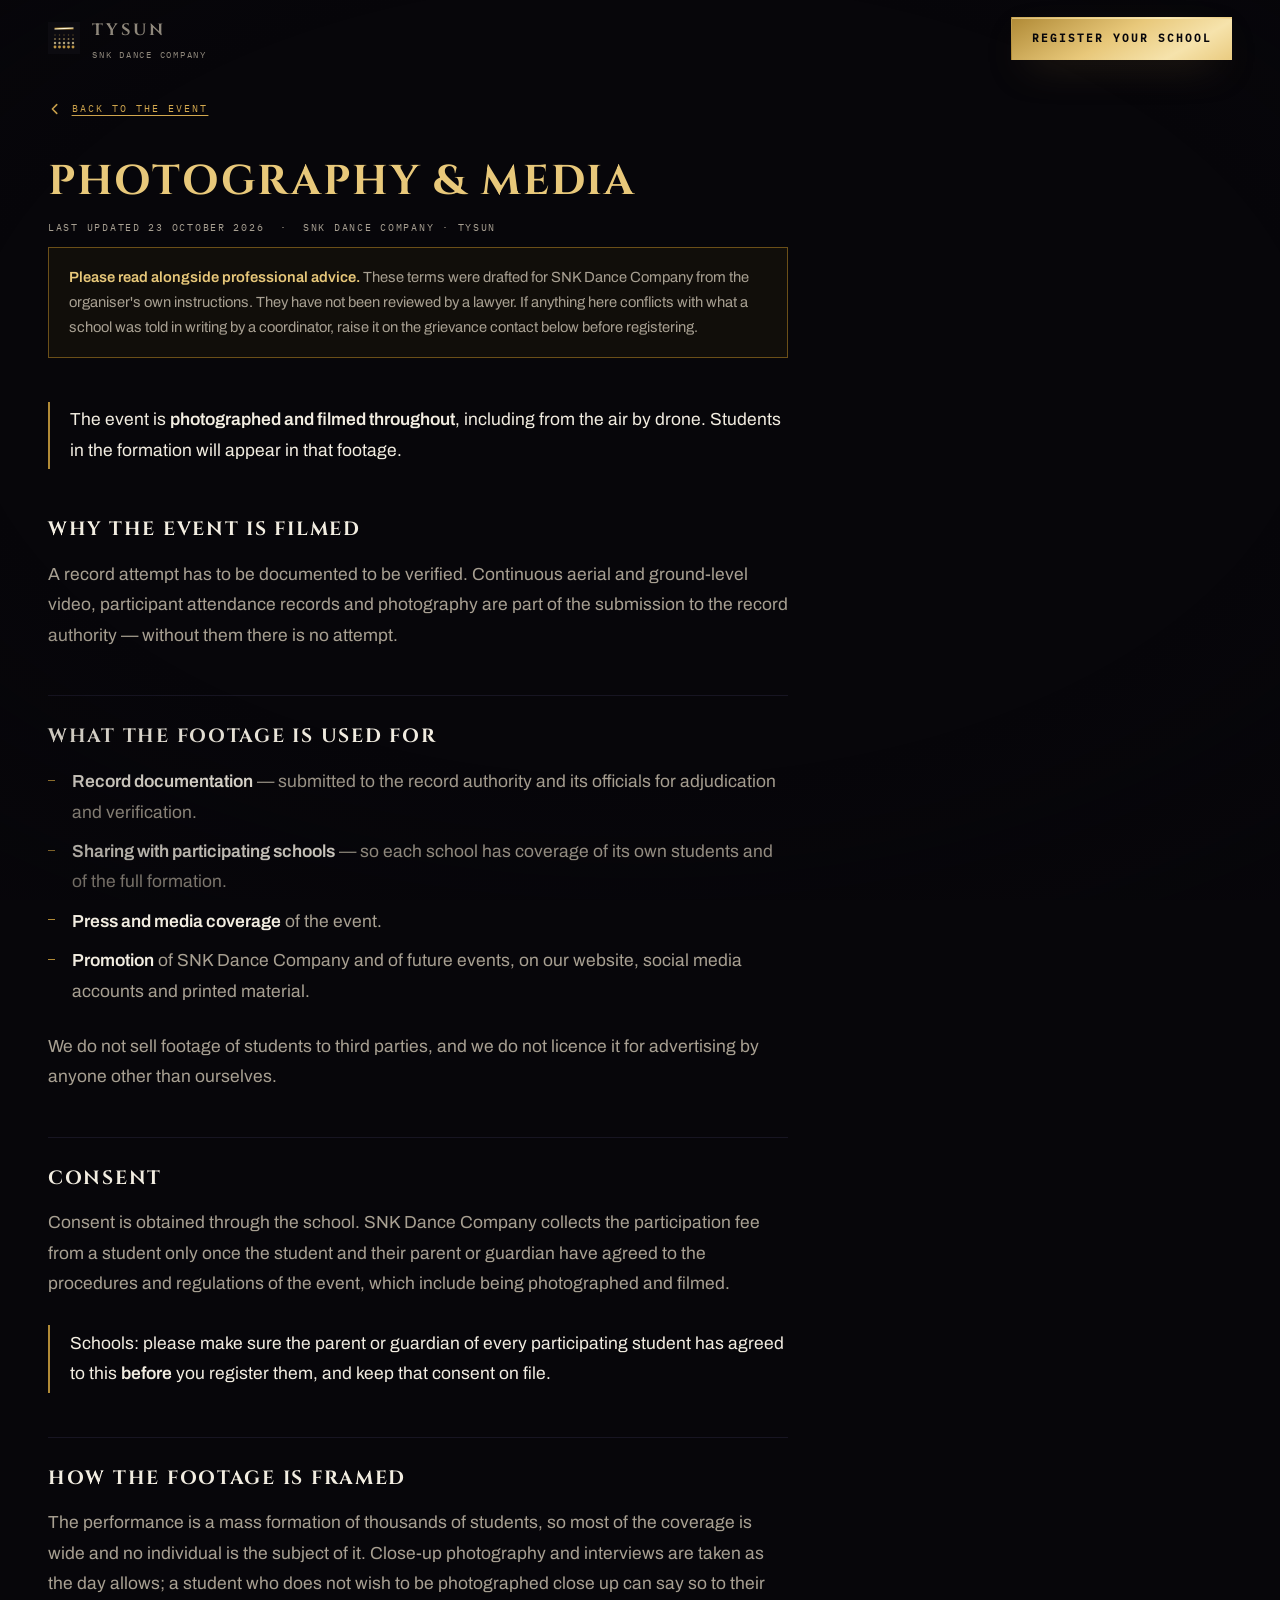
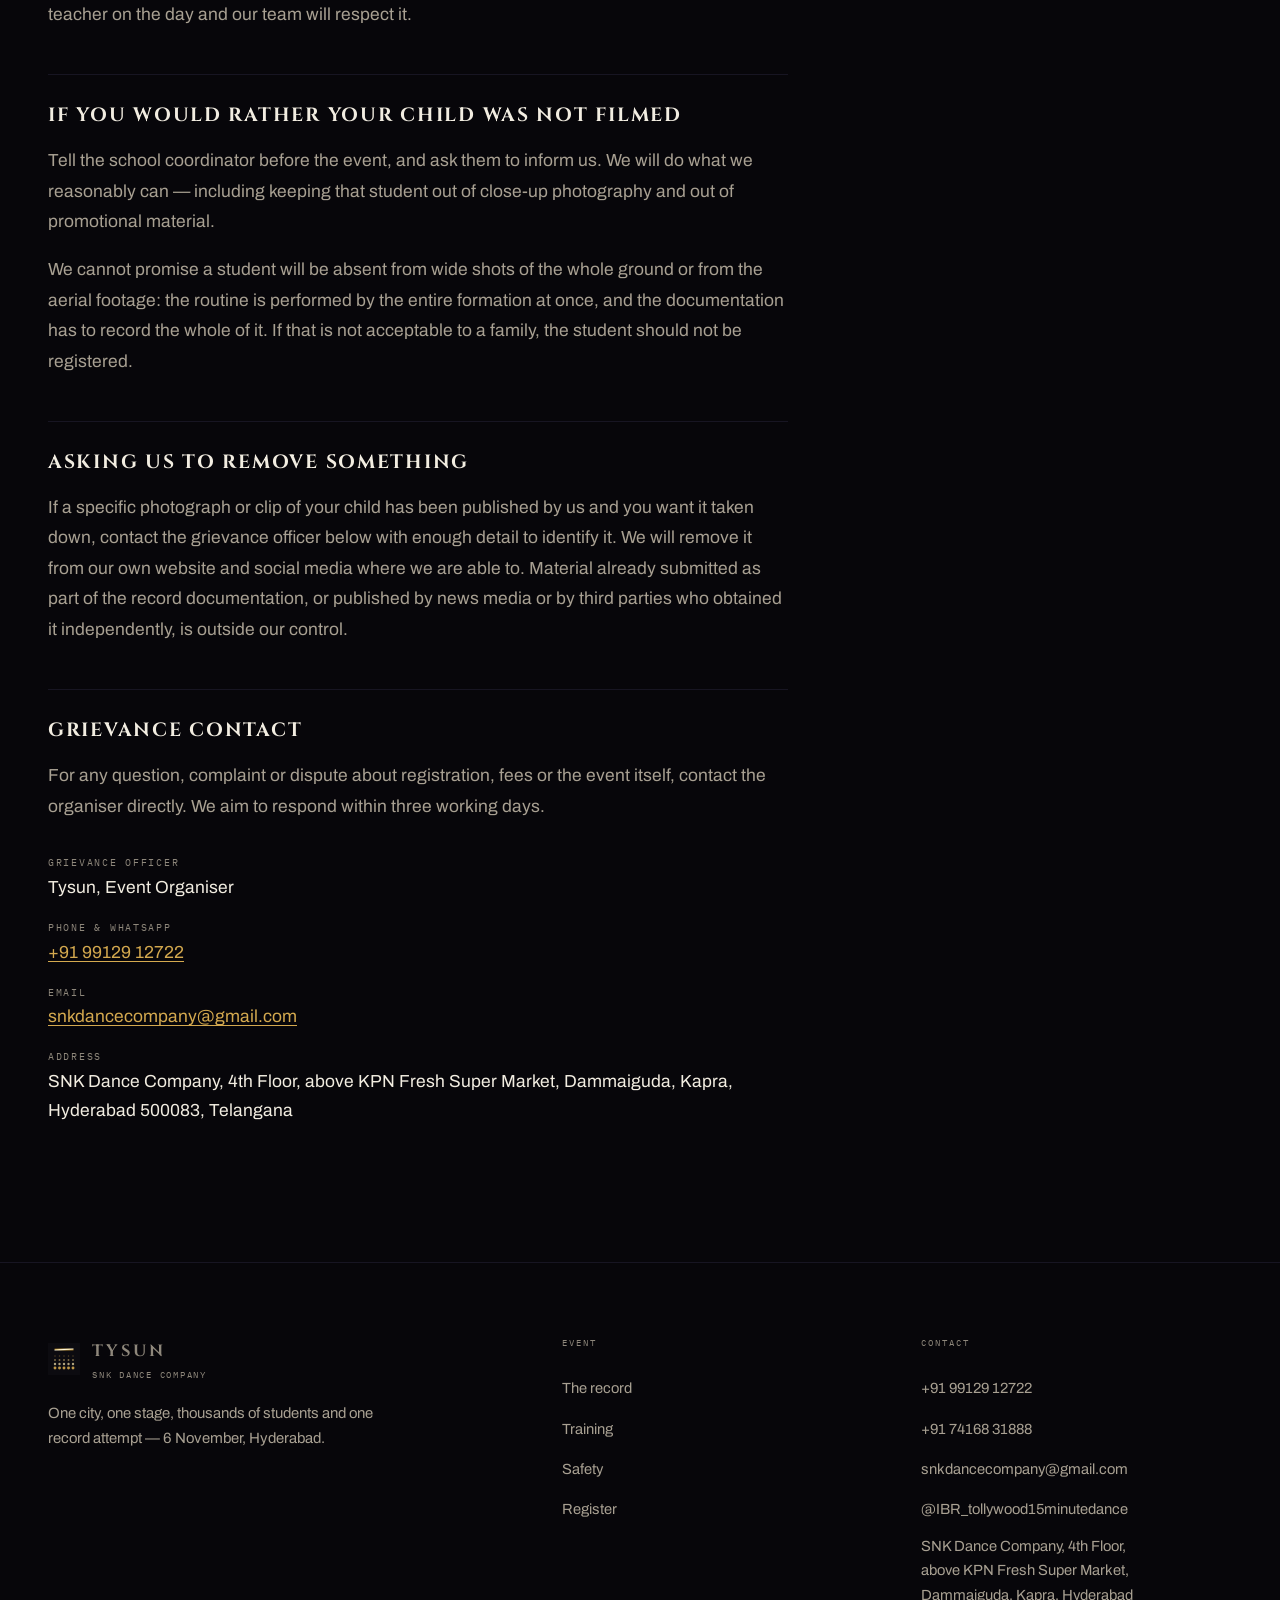
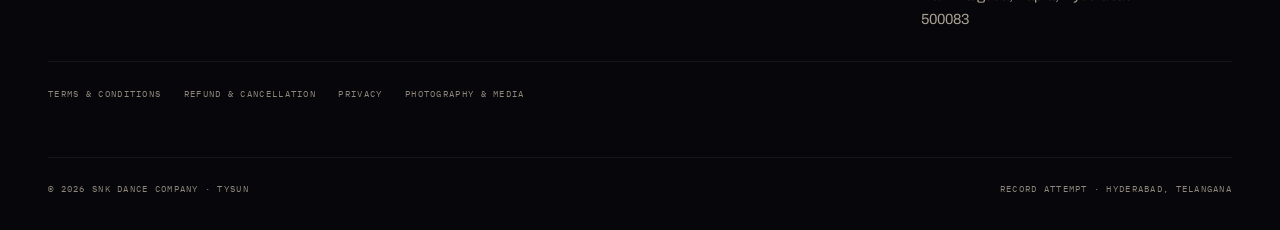
==== commit 45585540: "Move the event to 6 November and the count to 3,000 The date and the headline number appear in more " ====
--- a/media.html
+++ b/media.html
@@ -40,7 +40,7 @@
       </a>
 
       <h1>Photography &amp; Media</h1>
-      <p class="doc__meta">Last updated 24 September 2026 &nbsp;·&nbsp; SNK Dance Company · TYSUN</p>
+      <p class="doc__meta">Last updated 23 October 2026 &nbsp;·&nbsp; SNK Dance Company · TYSUN</p>
 
       <div class="doc__note">
         <b>Please read alongside professional advice.</b> These terms were drafted for
@@ -133,7 +133,7 @@
           <img src="assets/images/mark.svg" alt="" width="32" height="32">
           <span><b>TYSUN</b><span>SNK Dance Company</span></span>
         </a>
-        <p class="ft__l">One city, one stage, thousands of students and one record attempt — 31 October, Hyderabad.</p>
+        <p class="ft__l">One city, one stage, thousands of students and one record attempt — 6 November, Hyderabad.</p>
       </div>
       <div><h4>Event</h4><ul>
         <li><a href="index.html#scale">The record</a></li><li><a href="index.html#training">Training</a></li>
